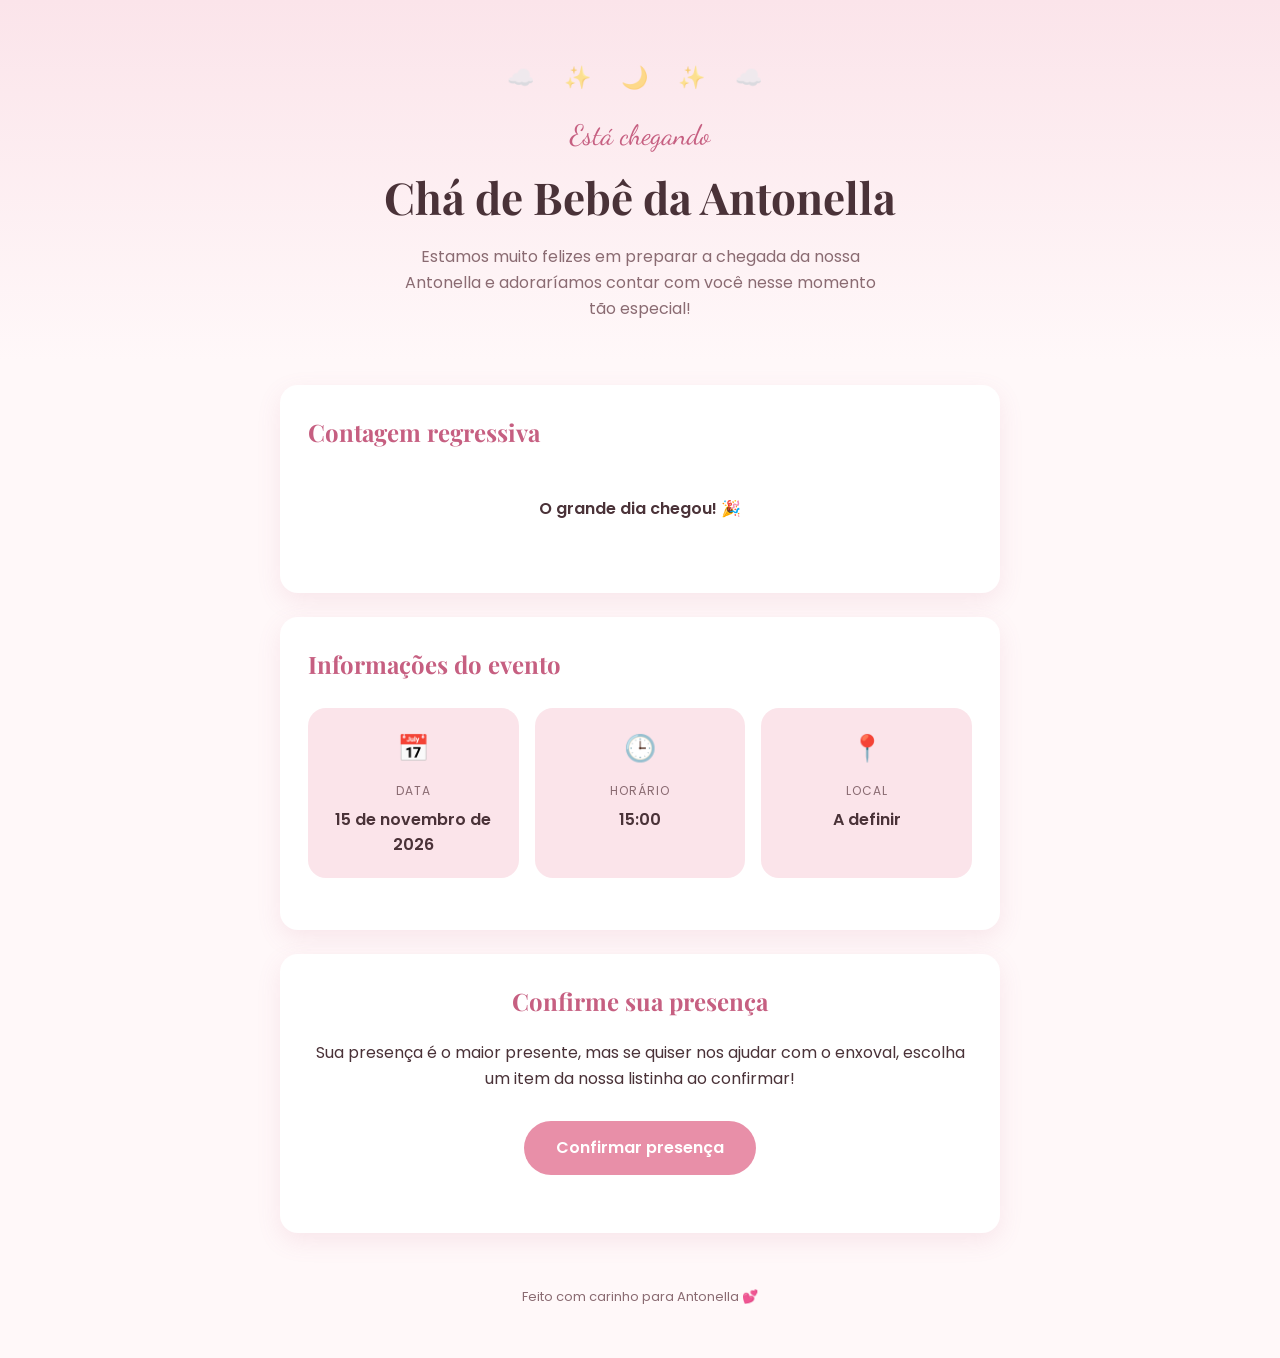
==== index.html @ 4493c498 "1" ====
<!DOCTYPE html>
<html lang="pt-BR">
<head>
  <meta charset="UTF-8" />
  <meta name="viewport" content="width=device-width, initial-scale=1.0" />
  <title>Chá de Bebê</title>
  <link rel="preconnect" href="https://fonts.googleapis.com">
  <link href="https://fonts.googleapis.com/css2?family=Playfair+Display:wght@600;700&family=Dancing+Script:wght@600&family=Poppins:wght@400;500;600;700&display=swap" rel="stylesheet">
  <link rel="stylesheet" href="css/style.css" />
</head>
<body>

  <header class="topo">
    <span class="eyebrow">Está chegando</span>
    <h1 id="titulo-bebe">Chá de Bebê</h1>
    <p class="subtitulo" id="mensagem-boas-vindas"></p>
  </header>

  <main class="container">

    <section class="cartao">
      <h2>Contagem regressiva</h2>
      <div class="contagem" id="contagem"></div>
    </section>

    <section class="cartao">
      <h2>Informações do evento</h2>
      <div class="info-grade">
        <div class="info-item">
          <span class="icone">📅</span>
          <span class="rotulo">Data</span>
          <div class="valor" id="info-data">--</div>
        </div>
        <div class="info-item">
          <span class="icone">🕒</span>
          <span class="rotulo">Horário</span>
          <div class="valor" id="info-hora">--</div>
        </div>
        <div class="info-item">
          <span class="icone">📍</span>
          <span class="rotulo">Local</span>
          <div class="valor" id="info-local">--</div>
        </div>
      </div>
      <div class="acoes" id="acao-mapa" style="display:none;">
        <a href="#" id="link-mapa" target="_blank" class="botao secundario">Ver no mapa</a>
      </div>
    </section>

    <section class="cartao" style="text-align:center;">
      <h2>Confirme sua presença</h2>
      <p>Sua presença é o maior presente, mas se quiser nos ajudar com o enxoval, escolha um item da nossa listinha ao confirmar!</p>
      <div class="acoes">
        <a href="confirmar.html" class="botao">Confirmar presença</a>
      </div>
    </section>

  </main>

  <footer>
    Feito com carinho para <span id="rodape-nome">o bebê</span> 💕
  </footer>

  <script type="module" src="js/main.js"></script>
</body>
</html>
---- css/style.css ----
/* =========================================================
   TEMA DE CORES
   Troque só os valores aqui embaixo para mudar a cor de TODO
   o site. Hoje está configurado em tons de rosa.
   ========================================================= */
:root {
  --cor-primaria: #e88fa8;       /* rosa principal (botões, destaques) */
  --cor-primaria-escura: #c65f81; /* rosa mais forte (hover, títulos) */
  --cor-primaria-clara: #fbe4ea;  /* rosa bem claro (fundos suaves) */
  --cor-fundo: #fff8f9;           /* fundo geral da página */
  --cor-texto: #4a3238;           /* cor do texto principal */
  --cor-texto-suave: #8a6b72;     /* cor do texto secundário */
  --cor-branco: #ffffff;
  --cor-sucesso: #7fb88f;
  --cor-alerta: #e0a45c;
  --cor-perigo: #d97373;

  --fonte-titulo: "Playfair Display", Georgia, serif;
  --fonte-destaque: "Dancing Script", cursive;
  --fonte-corpo: "Poppins", "Segoe UI", sans-serif;

  --sombra-suave: 0 8px 24px rgba(198, 95, 129, 0.12);
  --raio-borda: 18px;
}

* {
  box-sizing: border-box;
}

body {
  margin: 0;
  font-family: var(--fonte-corpo);
  background: var(--cor-fundo);
  color: var(--cor-texto);
  line-height: 1.6;
}

img {
  max-width: 100%;
}

a {
  color: var(--cor-primaria-escura);
}

.container {
  max-width: 760px;
  margin: 0 auto;
  padding: 0 20px;
}

/* ---------- Cabeçalho ---------- */
.topo {
  text-align: center;
  padding: 60px 20px 40px;
  background: linear-gradient(180deg, var(--cor-primaria-clara), var(--cor-fundo));
  position: relative;
  overflow: hidden;
}

.topo::before {
  content: "☁️ ✨ 🌙 ✨ ☁️";
  display: block;
  font-size: 22px;
  opacity: 0.5;
  margin-bottom: 18px;
  letter-spacing: 12px;
}

.topo .eyebrow {
  font-family: var(--fonte-destaque);
  font-size: 28px;
  color: var(--cor-primaria-escura);
  display: block;
  margin-bottom: 4px;
}

.topo h1 {
  font-family: var(--fonte-titulo);
  font-size: 44px;
  margin: 0 0 12px;
  color: var(--cor-texto);
}

.topo p.subtitulo {
  max-width: 480px;
  margin: 0 auto;
  color: var(--cor-texto-suave);
  font-size: 16px;
}

/* ---------- Cartões ---------- */
.cartao {
  background: var(--cor-branco);
  border-radius: var(--raio-borda);
  box-shadow: var(--sombra-suave);
  padding: 28px;
  margin: 24px 0;
}

.cartao h2 {
  font-family: var(--fonte-titulo);
  color: var(--cor-primaria-escura);
  margin-top: 0;
  font-size: 24px;
}

/* ---------- Grade de informações (data / local) ---------- */
.info-grade {
  display: grid;
  grid-template-columns: repeat(auto-fit, minmax(160px, 1fr));
  gap: 16px;
  margin: 24px 0;
}

.info-item {
  text-align: center;
  background: var(--cor-primaria-clara);
  border-radius: var(--raio-borda);
  padding: 20px 12px;
}

.info-item .icone {
  font-size: 26px;
  display: block;
  margin-bottom: 8px;
}

.info-item .rotulo {
  font-size: 12px;
  text-transform: uppercase;
  letter-spacing: 1px;
  color: var(--cor-texto-suave);
}

.info-item .valor {
  font-weight: 600;
  color: var(--cor-texto);
  margin-top: 4px;
}

/* ---------- Contagem regressiva ---------- */
.contagem {
  display: flex;
  justify-content: center;
  gap: 14px;
  margin: 28px 0;
  flex-wrap: wrap;
}

.contagem .bloco {
  background: var(--cor-primaria);
  color: var(--cor-branco);
  border-radius: 14px;
  padding: 14px 10px;
  min-width: 70px;
  text-align: center;
}

.contagem .numero {
  font-size: 28px;
  font-weight: 700;
  display: block;
  font-family: var(--fonte-titulo);
}

.contagem .rotulo {
  font-size: 11px;
  text-transform: uppercase;
  letter-spacing: 1px;
  opacity: 0.9;
}

/* ---------- Botões ---------- */
.botao {
  display: inline-block;
  background: var(--cor-primaria);
  color: var(--cor-branco);
  border: none;
  padding: 14px 32px;
  border-radius: 30px;
  font-size: 16px;
  font-weight: 600;
  text-decoration: none;
  cursor: pointer;
  transition: transform 0.15s ease, background 0.15s ease;
}

.botao:hover {
  background: var(--cor-primaria-escura);
  transform: translateY(-2px);
  color: var(--cor-branco);
}

.botao.secundario {
  background: transparent;
  color: var(--cor-primaria-escura);
  border: 2px solid var(--cor-primaria);
}

.botao.secundario:hover {
  background: var(--cor-primaria-clara);
}

.botao.pequeno {
  padding: 8px 16px;
  font-size: 13px;
}

.botao.perigo {
  background: var(--cor-perigo);
}

.acoes {
  text-align: center;
  margin: 30px 0;
}

/* ---------- Formulários ---------- */
label {
  display: block;
  font-weight: 600;
  margin: 16px 0 6px;
  font-size: 14px;
}

input[type="text"],
input[type="password"],
input[type="number"],
select,
textarea {
  width: 100%;
  padding: 12px 14px;
  border: 2px solid var(--cor-primaria-clara);
  border-radius: 12px;
  font-family: var(--fonte-corpo);
  font-size: 15px;
  color: var(--cor-texto);
  background: var(--cor-branco);
}

input:focus,
select:focus,
textarea:focus {
  outline: none;
  border-color: var(--cor-primaria);
}

textarea {
  resize: vertical;
  min-height: 80px;
}

/* ---------- Categorias e lista de itens ---------- */
.categoria {
  margin-bottom: 28px;
}

.categoria h3 {
  font-family: var(--fonte-titulo);
  color: var(--cor-primaria-escura);
  border-bottom: 2px dashed var(--cor-primaria-clara);
  padding-bottom: 8px;
  margin-bottom: 12px;
}

.item-lista {
  display: flex;
  align-items: center;
  justify-content: space-between;
  gap: 12px;
  padding: 12px 14px;
  border-radius: 12px;
  background: var(--cor-primaria-clara);
  margin-bottom: 10px;
}

.item-lista .nome-item {
  font-weight: 600;
}

.item-lista .restam {
  font-size: 12px;
  color: var(--cor-texto-suave);
  display: block;
}

.item-lista .selecao {
  display: flex;
  align-items: center;
  gap: 8px;
}

.item-lista input[type="checkbox"] {
  width: 20px;
  height: 20px;
  accent-color: var(--cor-primaria-escura);
}

.item-lista input[type="number"] {
  width: 64px;
  padding: 6px 8px;
}

.vazio {
  text-align: center;
  color: var(--cor-texto-suave);
  padding: 20px;
  font-style: italic;
}

/* ---------- Rodapé ---------- */
footer {
  text-align: center;
  padding: 30px 20px 50px;
  color: var(--cor-texto-suave);
  font-size: 13px;
}

/* ---------- Admin ---------- */
.admin-login {
  max-width: 380px;
  margin: 80px auto;
}

.admin-topbar {
  display: flex;
  justify-content: space-between;
  align-items: center;
  background: var(--cor-primaria);
  color: var(--cor-branco);
  padding: 16px 24px;
}

.admin-topbar h1 {
  font-size: 18px;
  margin: 0;
  font-family: var(--fonte-corpo);
}

.admin-topbar button {
  background: transparent;
  border: 1px solid rgba(255, 255, 255, 0.6);
  color: var(--cor-branco);
  padding: 6px 14px;
  border-radius: 20px;
  cursor: pointer;
}

.abas {
  display: flex;
  gap: 8px;
  margin: 24px 0;
  flex-wrap: wrap;
}

.aba-botao {
  padding: 10px 18px;
  border-radius: 20px;
  border: 2px solid var(--cor-primaria-clara);
  background: var(--cor-branco);
  cursor: pointer;
  font-weight: 600;
  color: var(--cor-texto-suave);
  font-family: var(--fonte-corpo);
}

.aba-botao.ativa {
  background: var(--cor-primaria);
  color: var(--cor-branco);
  border-color: var(--cor-primaria);
}

.aba-conteudo {
  display: none;
}

.aba-conteudo.ativa {
  display: block;
}

table {
  width: 100%;
  border-collapse: collapse;
  font-size: 14px;
}

th, td {
  text-align: left;
  padding: 10px;
  border-bottom: 1px solid var(--cor-primaria-clara);
}

th {
  color: var(--cor-texto-suave);
  text-transform: uppercase;
  font-size: 11px;
  letter-spacing: 0.5px;
}

.badge {
  display: inline-block;
  padding: 3px 10px;
  border-radius: 12px;
  font-size: 11px;
  font-weight: 600;
}

.badge.ativo {
  background: #e3f3e6;
  color: var(--cor-sucesso);
}

.badge.inativo {
  background: #f3e3e3;
  color: var(--cor-perigo);
}

.linha-form {
  display: grid;
  grid-template-columns: 2fr 1.4fr 1.2fr 0.8fr auto;
  gap: 10px;
  align-items: end;
  margin-top: 8px;
}

@media (max-width: 640px) {
  .topo h1 { font-size: 32px; }
  .linha-form { grid-template-columns: 1fr; }
  .admin-topbar { flex-direction: column; gap: 10px; text-align: center; }
}
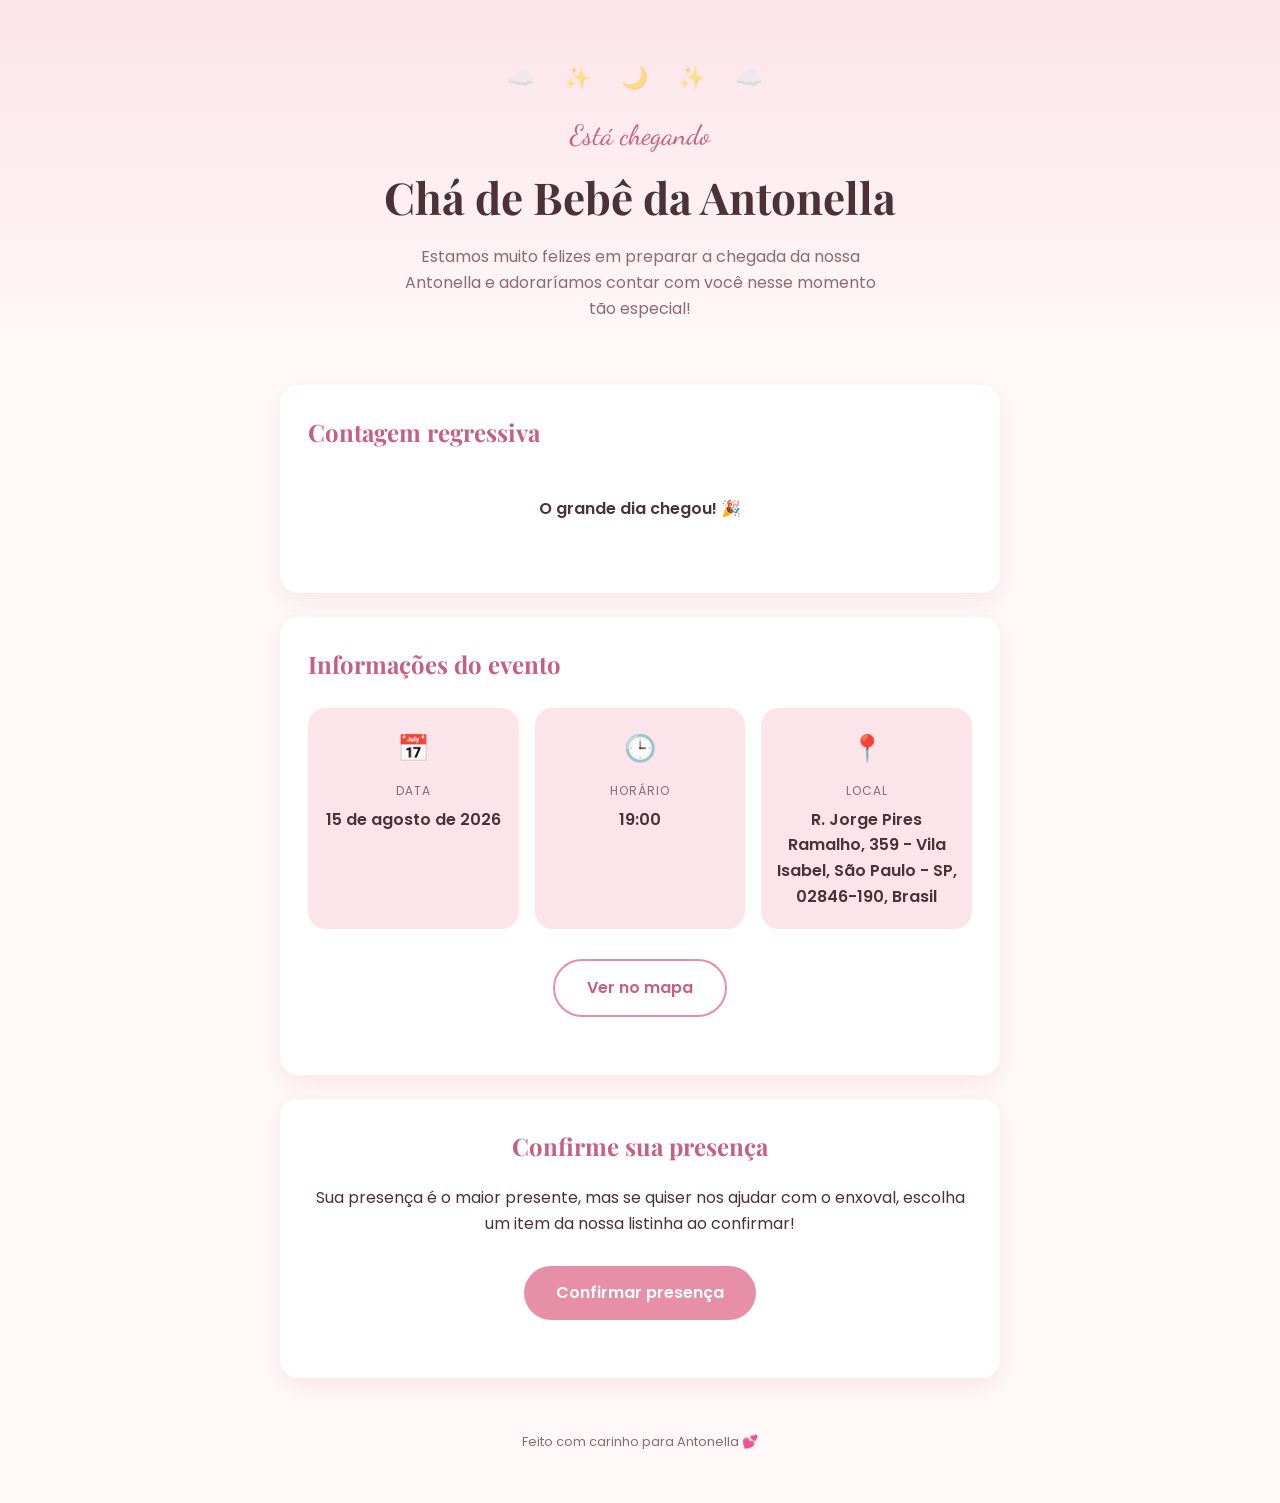
==== commit 817a9f48: "2" ====
--- a/index.html
+++ b/index.html
@@ -51,7 +51,7 @@
       <h2>Confirme sua presença</h2>
       <p>Sua presença é o maior presente, mas se quiser nos ajudar com o enxoval, escolha um item da nossa listinha ao confirmar!</p>
       <div class="acoes">
-        <a href="confirmar.html" class="botao">Confirmar presença</a>
+        <a href="confirmar.html" id="link-confirmar" class="botao">Confirmar presença</a>
       </div>
     </section>
 
@@ -61,6 +61,17 @@
     Feito com carinho para <span id="rodape-nome">o bebê</span> 💕
   </footer>
 
+  <div class="modal-fundo" id="modal-aviso">
+    <div class="modal-caixa">
+      <p class="modal-texto">
+        As fraldas devem ser do tamanho M, G ou GG!<br /><br />
+        Arrastando para baixo você verá as opções de mimos caso queira agradar a nossa querida
+        <span id="modal-nome-bebe">Antonella</span>.
+      </p>
+      <button type="button" class="botao" id="botao-entendido">Entendido</button>
+    </div>
+  </div>
+
   <script type="module" src="js/main.js"></script>
 </body>
 </html>
--- a/css/style.css
+++ b/css/style.css
@@ -309,6 +309,44 @@
   font-style: italic;
 }
 
+/* ---------- Modal de aviso ---------- */
+.modal-fundo {
+  display: none;
+  position: fixed;
+  inset: 0;
+  background: rgba(74, 50, 56, 0.55);
+  align-items: center;
+  justify-content: center;
+  padding: 20px;
+  z-index: 1000;
+}
+
+.modal-fundo.aberto {
+  display: flex;
+}
+
+.modal-caixa {
+  background: var(--cor-branco);
+  border-radius: var(--raio-borda);
+  box-shadow: var(--sombra-suave);
+  padding: 32px 28px;
+  max-width: 400px;
+  width: 100%;
+  text-align: center;
+  animation: modal-surgir 0.2s ease;
+}
+
+@keyframes modal-surgir {
+  from { opacity: 0; transform: translateY(12px); }
+  to { opacity: 1; transform: translateY(0); }
+}
+
+.modal-texto {
+  color: var(--cor-texto);
+  font-size: 15px;
+  margin: 0 0 24px;
+}
+
 /* ---------- Rodapé ---------- */
 footer {
   text-align: center;
